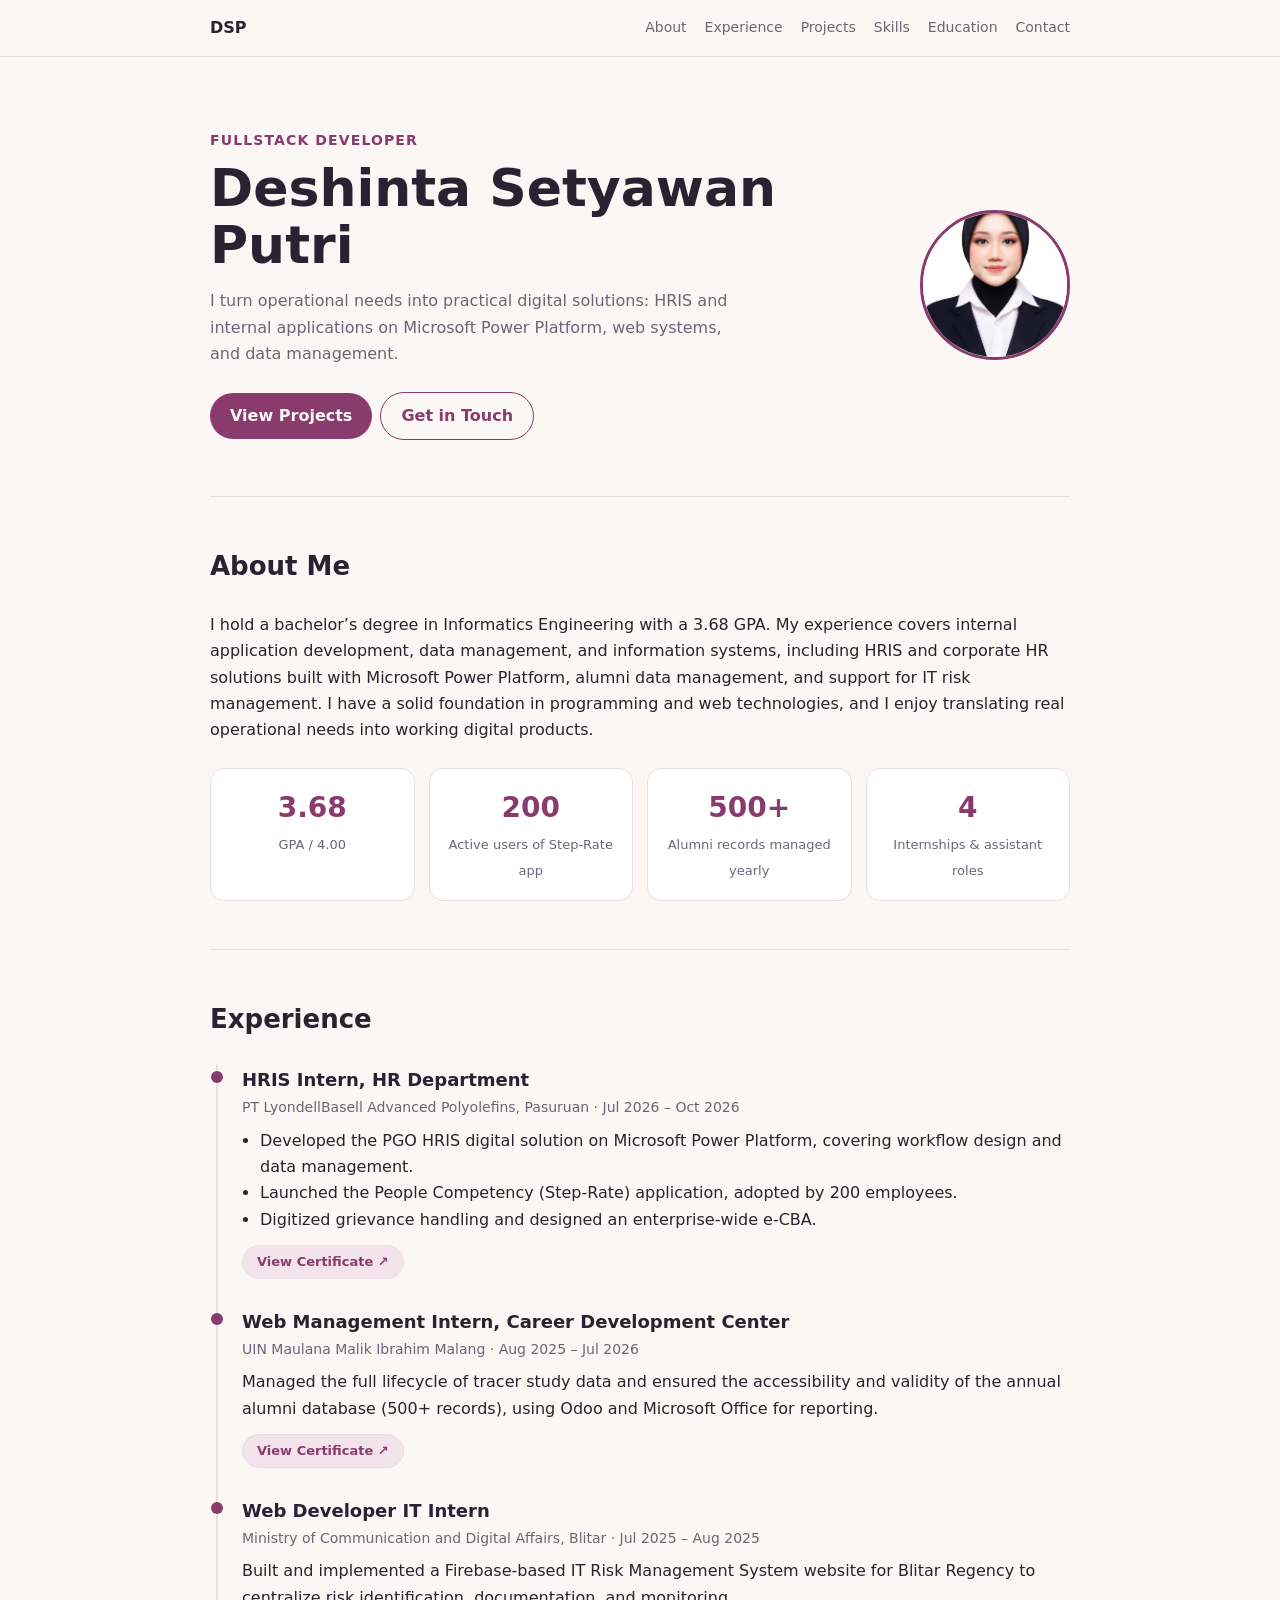
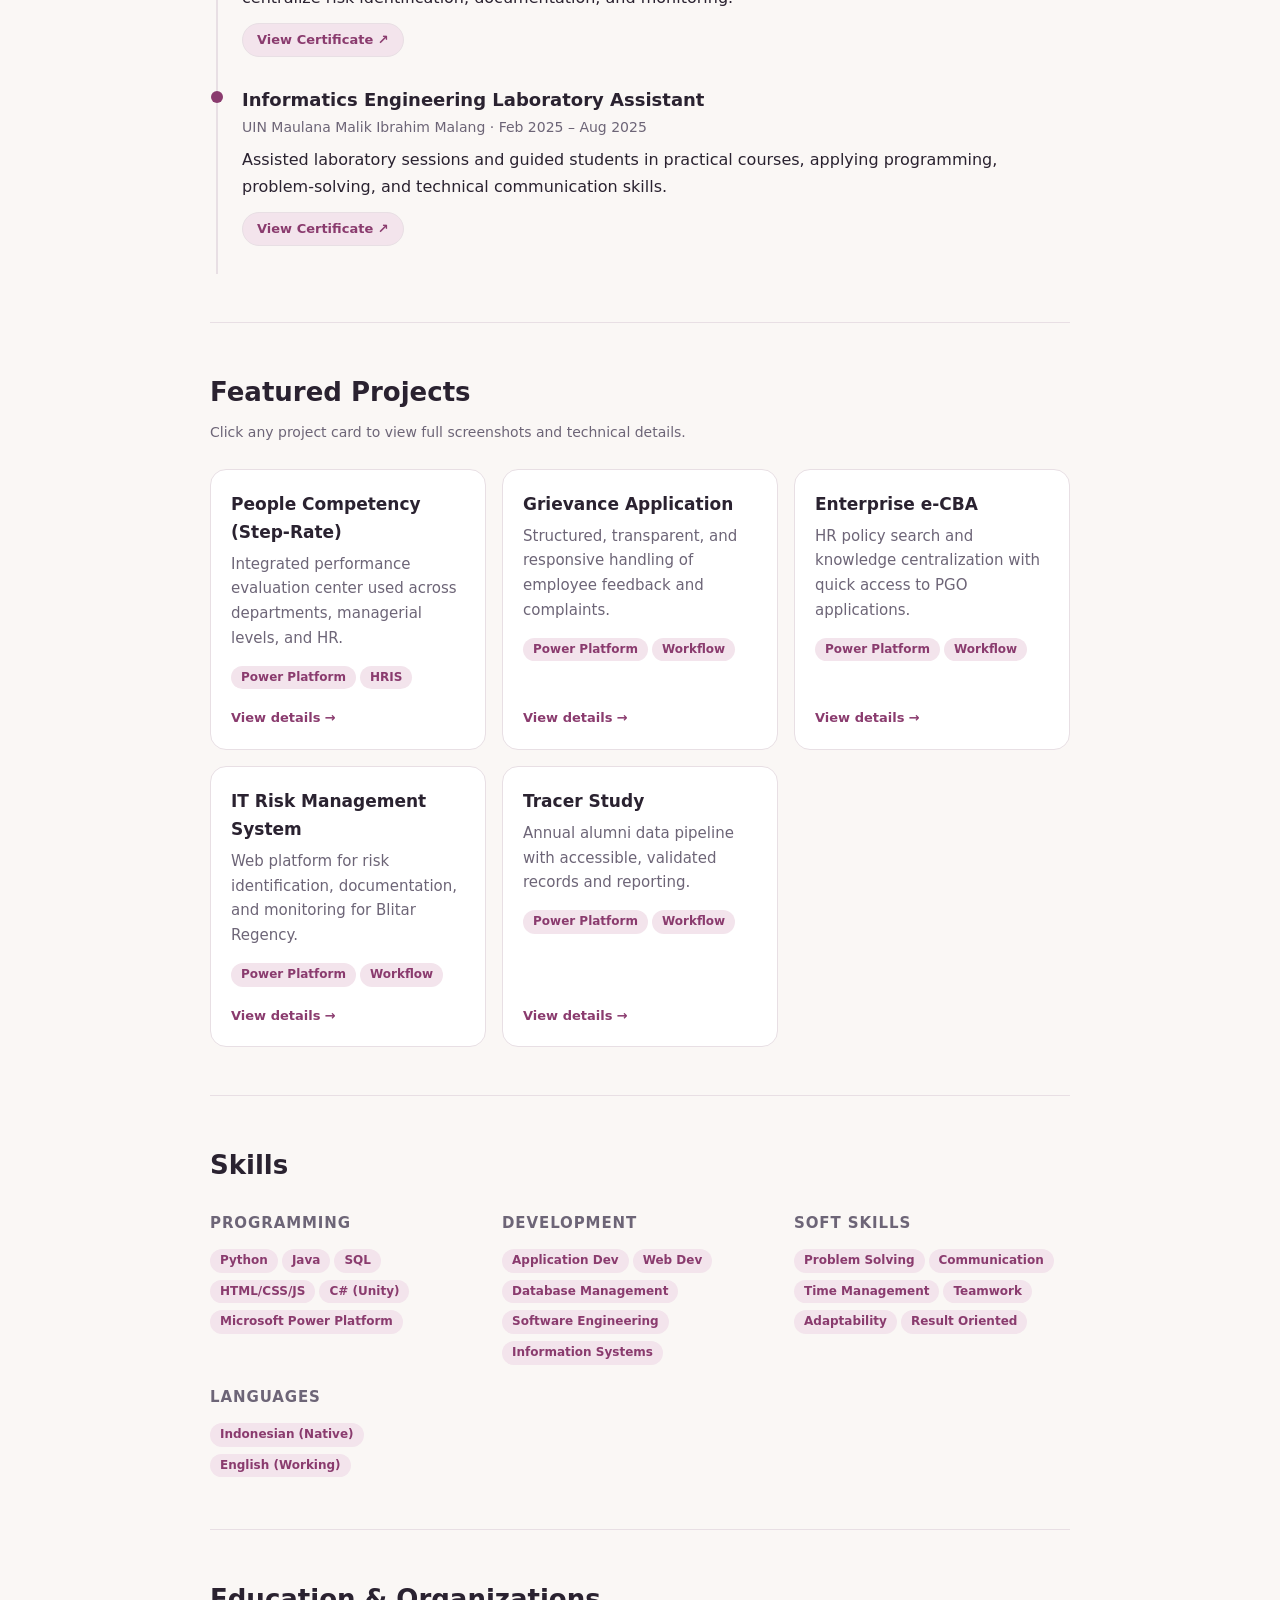
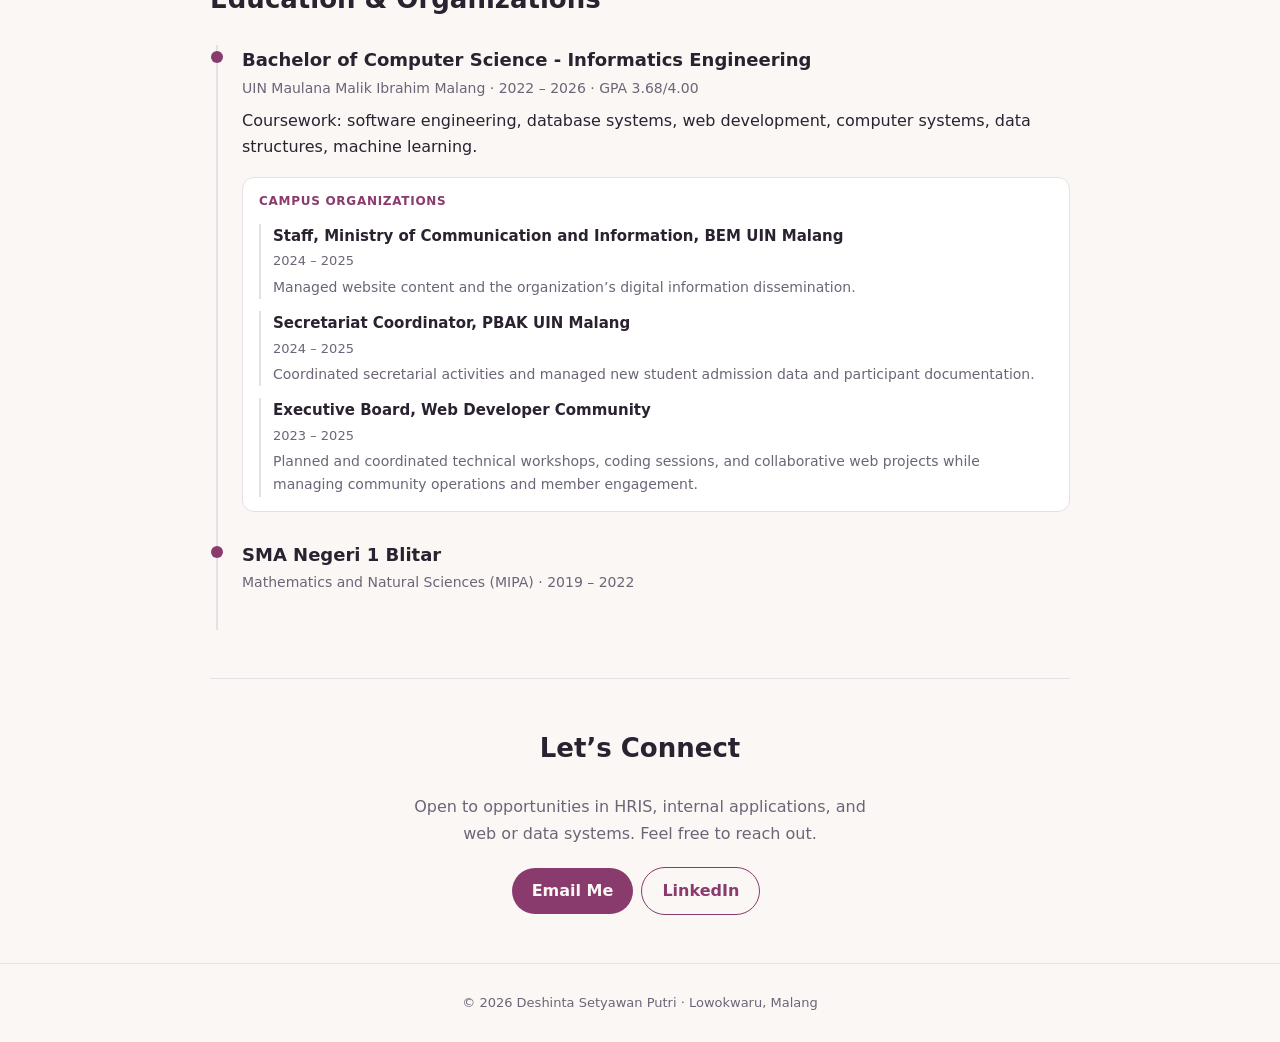
==== index.html @ 3824f915 "Add files via upload" ====
<!doctype html>
<html lang="en">
  <head>
    <meta charset="utf-8" />
    <meta
      name="viewport"
      content="width=device-width, initial-scale=1, viewport-fit=cover"
    />
    <title>Deshinta Setyawan Putri — Portfolio</title>
    <link rel="stylesheet" href="style.css" />
  </head>
  <body>
    <header>
      <div class="wrap">
        <nav>
          <a class="logo" href="#top">DSP</a>
          <ul>
            <li><a href="#about">About</a></li>
            <li><a href="#experience">Experience</a></li>
            <li><a href="#projects">Projects</a></li>
            <li><a href="#skills">Skills</a></li>
            <li><a href="#education">Education</a></li>
            <li><a href="#contact">Contact</a></li>
          </ul>
        </nav>
      </div>
    </header>

    <main class="wrap" id="top">
      <div class="hero">
        <div>
          <div class="eyebrow">Fullstack Developer</div>
          <h1>Deshinta Setyawan Putri</h1>
          <p>
            I turn operational needs into practical digital solutions: HRIS and
            internal applications on Microsoft Power Platform, web systems, and
            data management.
          </p>
          <a class="btn" href="#projects">View Projects</a
          ><a class="btn alt" href="#contact">Get in Touch</a>
        </div>
        <img
          src="images/PHOTO_Deshinta Setyawan Putri.jpeg"
          alt="Foto Profil"
          class="avatar"
          style="object-fit: cover"
        />
      </div>

      <section id="about">
        <h2>About Me</h2>
        <p>
          I hold a bachelor’s degree in Informatics Engineering with a 3.68 GPA.
          My experience covers internal application development, data
          management, and information systems, including HRIS and corporate HR
          solutions built with Microsoft Power Platform, alumni data management,
          and support for IT risk management. I have a solid foundation in
          programming and web technologies, and I enjoy translating real
          operational needs into working digital products.
        </p>
        <div class="stats">
          <div class="stat"><b>3.68</b><span>GPA / 4.00</span></div>
          <div class="stat">
            <b>200</b><span>Active users of Step-Rate app</span>
          </div>
          <div class="stat">
            <b>500+</b><span>Alumni records managed yearly</span>
          </div>
          <div class="stat">
            <b>4</b><span>Internships &amp; assistant roles</span>
          </div>
        </div>
      </section>

      <section id="experience">
        <h2>Experience</h2>
        <div class="tl">
          <div class="item">
            <h3>HRIS Intern, HR Department</h3>
            <div class="meta">
              PT LyondellBasell Advanced Polyolefins, Pasuruan · Jul 2026 – Oct
              2026
            </div>
            <ul>
              <li>
                Developed the PGO HRIS digital solution on Microsoft Power
                Platform, covering workflow design and data management.
              </li>
              <li>
                Launched the People Competency (Step-Rate) application, adopted
                by 200 employees.
              </li>
              <li>
                Digitized grievance handling and designed an enterprise-wide
                e-CBA.
              </li>
            </ul>
            <a
              href="certificate/cert-LYB.pdf"
              target="_blank"
              rel="noopener noreferrer"
              class="cert-btn"
            >
              View Certificate ↗
            </a>
          </div>
          <div class="item">
            <h3>Web Management Intern, Career Development Center</h3>
            <div class="meta">
              UIN Maulana Malik Ibrahim Malang · Aug 2025 – Jul 2026
            </div>
            <p>
              Managed the full lifecycle of tracer study data and ensured the
              accessibility and validity of the annual alumni database (500+
              records), using Odoo and Microsoft Office for reporting.
            </p>
            <a
              href="certificate/cert-CDC.pdf"
              target="_blank"
              rel="noopener noreferrer"
              class="cert-btn"
            >
              View Certificate ↗
            </a>
          </div>
          <div class="item">
            <h3>Web Developer IT Intern</h3>
            <div class="meta">
              Ministry of Communication and Digital Affairs, Blitar · Jul 2025 –
              Aug 2025
            </div>
            <p>
              Built and implemented a Firebase-based IT Risk Management System
              website for Blitar Regency to centralize risk identification,
              documentation, and monitoring.
            </p>
            <a
              href="certificate/cert-kominfo.pdf"
              target="_blank"
              rel="noopener noreferrer"
              class="cert-btn"
            >
              View Certificate ↗
            </a>
          </div>
          <div class="item">
            <h3>Informatics Engineering Laboratory Assistant</h3>
            <div class="meta">
              UIN Maulana Malik Ibrahim Malang · Feb 2025 – Aug 2025
            </div>
            <p>
              Assisted laboratory sessions and guided students in practical
              courses, applying programming, problem-solving, and technical
              communication skills.
            </p>
            <a
              href="certificate/cert-AsistantLaboratory.jpg"
              target="_blank"
              rel="noopener noreferrer"
              class="cert-btn"
            >
              View Certificate ↗
            </a>
          </div>
        </div>
      </section>

      <section id="projects">
        <h2>Featured Projects</h2>
        <p style="color: var(--muted); margin: -16px 0 24px; font-size: 14px">
          Click any project card to view full screenshots and technical details.
        </p>

        <div class="grid">
          <a href="projects/step-rate.html" class="card">
            <h3>People Competency (Step-Rate)</h3>
            <p>
              Integrated performance evaluation center used across departments,
              managerial levels, and HR.
            </p>
            <div>
              <span class="tag">Power Platform</span
              ><span class="tag">HRIS</span>
            </div>
            <div class="card-cta">View details <span>→</span></div>
          </a>

          <a href="projects/grievance.html" class="card">
            <h3>Grievance Application</h3>
            <p>
              Structured, transparent, and responsive handling of employee
              feedback and complaints.
            </p>
            <div>
              <span class="tag">Power Platform</span
              ><span class="tag">Workflow</span>
            </div>
            <div class="card-cta">View details <span>→</span></div>
          </a>

          <a href="projects/e-cba.html" class="card">
            <h3>Enterprise e-CBA</h3>
            <p>
              HR policy search and knowledge centralization with quick access to
              PGO applications.
            </p>
            <div>
              <span class="tag">Power Platform</span
              ><span class="tag">Workflow</span>
            </div>
            <div class="card-cta">View details <span>→</span></div>
          </a>

          <a href="projects/it-risk.html" class="card">
            <h3>IT Risk Management System</h3>
            <p>
              Web platform for risk identification, documentation, and
              monitoring for Blitar Regency.
            </p>
            <div>
              <span class="tag">Power Platform</span
              ><span class="tag">Workflow</span>
            </div>
            <div class="card-cta">View details <span>→</span></div>
          </a>

          <a href="projects/tracer-study.html" class="card">
            <h3>Tracer Study</h3>
            <p>
              Annual alumni data pipeline with accessible, validated records and
              reporting.
            </p>
            <div>
              <span class="tag">Power Platform</span
              ><span class="tag">Workflow</span>
            </div>
            <div class="card-cta">View details <span>→</span></div>
          </a>
        </div>
      </section>

      <section id="skills">
        <h2>Skills</h2>
        <div class="skills">
          <div>
            <h3>Programming</h3>
            <span class="tag">Python</span><span class="tag">Java</span
            ><span class="tag">SQL</span><span class="tag">HTML/CSS/JS</span
            ><span class="tag">C# (Unity)</span
            ><span class="tag">Microsoft Power Platform</span>
          </div>
          <div>
            <h3>Development</h3>
            <span class="tag">Application Dev</span
            ><span class="tag">Web Dev</span
            ><span class="tag">Database Management</span
            ><span class="tag">Software Engineering</span
            ><span class="tag">Information Systems</span>
          </div>
          <div>
            <h3>Soft Skills</h3>
            <span class="tag">Problem Solving</span
            ><span class="tag">Communication</span
            ><span class="tag">Time Management</span
            ><span class="tag">Teamwork</span
            ><span class="tag">Adaptability</span
            ><span class="tag">Result Oriented</span>
          </div>
          <div>
            <h3>Languages</h3>
            <span class="tag">Indonesian (Native)</span
            ><span class="tag">English (Working)</span>
          </div>
        </div>
      </section>

      <section id="education">
        <h2>Education &amp; Organizations</h2>
        <div class="tl">
          <div class="item">
            <h3>Bachelor of Computer Science - Informatics Engineering</h3>
            <div class="meta">
              UIN Maulana Malik Ibrahim Malang · 2022 – 2026 · GPA 3.68/4.00
            </div>
            <p>
              Coursework: software engineering, database systems, web
              development, computer systems, data structures, machine learning.
            </p>

            <div class="org-wrap">
              <div class="org-label">Campus Organizations</div>

              <div class="org-item">
                <h4>
                  Staff, Ministry of Communication and Information, BEM UIN
                  Malang
                </h4>
                <div class="meta">2024 – 2025</div>
                <p>
                  Managed website content and the organization’s digital
                  information dissemination.
                </p>
              </div>

              <div class="org-item">
                <h4>Secretariat Coordinator, PBAK UIN Malang</h4>
                <div class="meta">2024 – 2025</div>
                <p>
                  Coordinated secretarial activities and managed new student
                  admission data and participant documentation.
                </p>
              </div>

              <div class="org-item">
                <h4>Executive Board, Web Developer Community</h4>
                <div class="meta">2023 – 2025</div>
                <p>
                  Planned and coordinated technical workshops, coding sessions,
                  and collaborative web projects while managing community
                  operations and member engagement.
                </p>
              </div>
            </div>
          </div>

          <div class="item">
            <h3>SMA Negeri 1 Blitar</h3>
            <div class="meta">
              Mathematics and Natural Sciences (MIPA) · 2019 – 2022
            </div>
          </div>
        </div>
      </section>

      <section id="contact" class="contact">
        <h2>Let’s Connect</h2>
        <p>
          Open to opportunities in HRIS, internal applications, and web or data
          systems. Feel free to reach out.
        </p>
        <a class="btn" href="mailto:deshintasetyawan@gmail.com">Email Me</a
        ><a
          class="btn alt"
          href="https://www.linkedin.com/in/deshintasetyawan/"
          id="li"
          target="_blank"
          >LinkedIn</a
        >
      </section>
    </main>
    <footer>© 2026 Deshinta Setyawan Putri · Lowokwaru, Malang</footer>
  </body>
</html>
---- style.css ----
:root {
  --bg: #faf7f5;
  --surface: #fff;
  --text: #2a2230;
  --muted: #6d6577;
  --accent: #8a3b6e;
  --accent-soft: #f3e4ec;
  --line: #e8dfe4;
  box-sizing: border-box;
  padding-top: env(safe-area-inset-top, 0px);
  padding-bottom: env(safe-area-inset-bottom, 0px);
}
@media (prefers-color-scheme: dark) {
  :root:not([data-theme="light"]) {
    --bg: #17131b;
    --surface: #211b27;
    --text: #f1ebf4;
    --muted: #a99fb3;
    --accent: #e08fc0;
    --accent-soft: #35232f;
    --line: #3a3041;
    color-scheme: dark;
  }
}
:root[data-theme="dark"] {
  --bg: #17131b;
  --surface: #211b27;
  --text: #f1ebf4;
  --muted: #a99fb3;
  --accent: #e08fc0;
  --accent-soft: #35232f;
  --line: #3a3041;
  color-scheme: dark;
}
* {
  box-sizing: border-box;
}
html {
  scroll-behavior: smooth;
  scroll-padding-top: calc(env(safe-area-inset-top, 0px) + 64px);
}
body {
  margin: 0;
  background: var(--bg);
  color: var(--text);
  font:
    16px/1.65 "Segoe UI",
    system-ui,
    -apple-system,
    Roboto,
    sans-serif;
}
body::before {
  content: "";
  position: fixed;
  inset: 0 0 auto;
  height: env(safe-area-inset-top, 0px);
  background: var(--bg);
  z-index: 10;
}
a {
  color: var(--accent);
  text-decoration: none;
}
.wrap {
  max-width: 900px;
  margin: 0 auto;
  padding: 0 20px;
}
header {
  position: sticky;
  top: env(safe-area-inset-top, 0px);
  background: var(--bg);
  border-bottom: 1px solid var(--line);
  z-index: 9;
}
nav {
  display: flex;
  justify-content: space-between;
  align-items: center;
  gap: 12px;
  height: 56px;
}
nav .logo {
  font-weight: 700;
  color: var(--text);
}
nav ul {
  display: flex;
  gap: 18px;
  list-style: none;
  margin: 0;
  padding: 0;
  overflow-x: auto;
  font-size: 14px;
}
nav ul a {
  color: var(--muted);
  white-space: nowrap;
}
nav ul a:hover {
  color: var(--accent);
}
.hero {
  display: grid;
  grid-template-columns: 1fr auto;
  gap: 32px;
  align-items: center;
  padding: 72px 0 56px;
}
.hero .eyebrow {
  color: var(--accent);
  font-weight: 600;
  font-size: 14px;
  letter-spacing: 0.08em;
  text-transform: uppercase;
}
h1 {
  font-size: clamp(32px, 6vw, 52px);
  line-height: 1.1;
  margin: 8px 0 14px;
}
.hero p {
  color: var(--muted);
  max-width: 540px;
  margin: 0 0 24px;
}
.avatar {
  width: 150px;
  height: 150px;
  border-radius: 50%;
  background: var(--accent-soft);
  color: var(--accent);
  display: flex;
  align-items: center;
  justify-content: center;
  font-size: 48px;
  font-weight: 700;
  border: 3px solid var(--accent);
}
.btn {
  display: inline-block;
  padding: 10px 20px;
  border-radius: 999px;
  background: var(--accent);
  color: var(--bg);
  font-weight: 600;
  margin-right: 8px;
}
.btn.alt {
  background: transparent;
  color: var(--accent);
  border: 1.5px solid var(--accent);
}
section {
  padding: 48px 0;
  border-top: 1px solid var(--line);
}
h2 {
  font-size: 26px;
  margin: 0 0 24px;
}
.stats {
  display: grid;
  grid-template-columns: repeat(auto-fit, minmax(150px, 1fr));
  gap: 14px;
  margin-top: 24px;
}
.stat {
  background: var(--surface);
  border: 1px solid var(--line);
  border-radius: 14px;
  padding: 16px;
  text-align: center;
}
.stat b {
  display: block;
  font-size: 28px;
  color: var(--accent);
}
.stat span {
  font-size: 13px;
  color: var(--muted);
}
.tl {
  border-left: 2px solid var(--line);
  margin-left: 6px;
}
.item {
  position: relative;
  padding: 0 0 28px 24px;
}
.item::before {
  content: "";
  position: absolute;
  left: -7px;
  top: 6px;
  width: 12px;
  height: 12px;
  border-radius: 50%;
  background: var(--accent);
}
.item h3 {
  margin: 0;
  font-size: 18px;
}
.item .meta {
  color: var(--muted);
  font-size: 14px;
  margin: 2px 0 8px;
}
.item p,
.item ul {
  margin: 0;
  color: var(--text);
}
.item ul {
  padding-left: 18px;
}
.grid {
  display: grid;
  grid-template-columns: repeat(auto-fit, minmax(250px, 1fr));
  gap: 16px;
}
.card,
a.card {
  display: flex;
  flex-direction: column;
  background: var(--surface);
  border: 1px solid var(--line);
  border-radius: 16px;
  padding: 20px;
  color: inherit;
  cursor: pointer;
  transition:
    transform 0.2s,
    border-color 0.2s,
    box-shadow 0.2s;
}
.card h3 {
  margin: 0 0 6px;
  font-size: 17px;
}
.card p {
  margin: 0 0 12px;
  color: var(--muted);
  font-size: 15px;
}
a.card:hover {
  transform: translateY(-4px);
  border-color: var(--accent);
  box-shadow: 0 8px 24px rgba(0, 0, 0, 0.12);
}
.card-cta {
  margin-top: auto;
  padding-top: 14px;
  font-size: 13px;
  font-weight: 600;
  color: var(--accent);
  display: inline-flex;
  align-items: center;
  gap: 4px;
}
.card-cta span {
  transition: transform 0.2s;
}
a.card:hover .card-cta span {
  transform: translateX(4px);
}
.tag {
  display: inline-block;
  background: var(--accent-soft);
  color: var(--accent);
  border-radius: 999px;
  padding: 2px 10px;
  font-size: 12px;
  margin: 0 4px 4px 0;
  font-weight: 600;
}
.skills {
  display: grid;
  grid-template-columns: repeat(auto-fit, minmax(240px, 1fr));
  gap: 16px;
}
.skills h3 {
  font-size: 15px;
  margin: 0 0 10px;
  color: var(--muted);
  text-transform: uppercase;
  letter-spacing: 0.06em;
}
.contact {
  text-align: center;
}
.contact p {
  color: var(--muted);
  max-width: 480px;
  margin: 0 auto 20px;
}
footer {
  padding: 28px 0;
  text-align: center;
  color: var(--muted);
  font-size: 13px;
  border-top: 1px solid var(--line);
}
@media (max-width: 640px) {
  .hero {
    grid-template-columns: 1fr;
    padding-top: 40px;
  }
  .avatar {
    order: -1;
    width: 110px;
    height: 110px;
    font-size: 36px;
  }
  nav .logo {
    display: none;
  }
}
.org-wrap {
  margin-top: 16px;
  padding: 14px 16px;
  background: var(--surface);
  border: 1px solid var(--line);
  border-radius: 12px;
}
.org-label {
  font-size: 12px;
  font-weight: 700;
  text-transform: uppercase;
  letter-spacing: 0.06em;
  color: var(--accent);
  margin: 0 0 12px;
}
.org-item {
  padding-left: 12px;
  border-left: 2px solid var(--line);
}
.org-item + .org-item {
  margin-top: 12px;
}
.org-item h4 {
  margin: 0;
  font-size: 15px;
  color: var(--text);
}
.org-item .meta {
  font-size: 13px;
  color: var(--muted);
  margin: 2px 0 4px;
}
.org-item p {
  font-size: 14px;
  color: var(--muted);
  margin: 0;
}
.back-link {
  display: inline-block;
  margin: 28px 0 12px;
  font-weight: 600;
  font-size: 14px;
}
.proj-hero {
  padding: 12px 0 32px;
  border-bottom: 1px solid var(--line);
}
.proj-meta {
  display: flex;
  flex-wrap: wrap;
  gap: 16px;
  color: var(--muted);
  font-size: 14px;
  margin: 12px 0 20px;
}
.gallery {
  display: grid;
  grid-template-columns: repeat(auto-fit, minmax(280px, 1fr));
  gap: 16px;
  margin: 20px 0;
}
.gallery figure {
  margin: 0;
  background: var(--surface);
  border: 1px solid var(--line);
  border-radius: 14px;
  overflow: hidden;
}
.gallery img {
  width: 100%;
  height: auto;
  display: block;
}
.gallery figcaption {
  padding: 10px 14px;
  font-size: 13px;
  color: var(--muted);
}
.gallery figcaption strong {
  display: block;
  color: var(--text);
  font-size: 14px;
  margin-bottom: 4px;
}
.cert-btn {
  display: inline-flex;
  align-items: center;
  gap: 6px;
  margin-top: 12px;
  padding: 5px 14px;
  font-size: 13px;
  font-weight: 600;
  color: var(--accent);
  background: var(--accent-soft);
  border: 1px solid var(--line);
  border-radius: 999px;
  transition:
    transform 0.2s,
    border-color 0.2s;
}
.cert-btn:hover {
  transform: translateY(-1px);
  border-color: var(--accent);
}
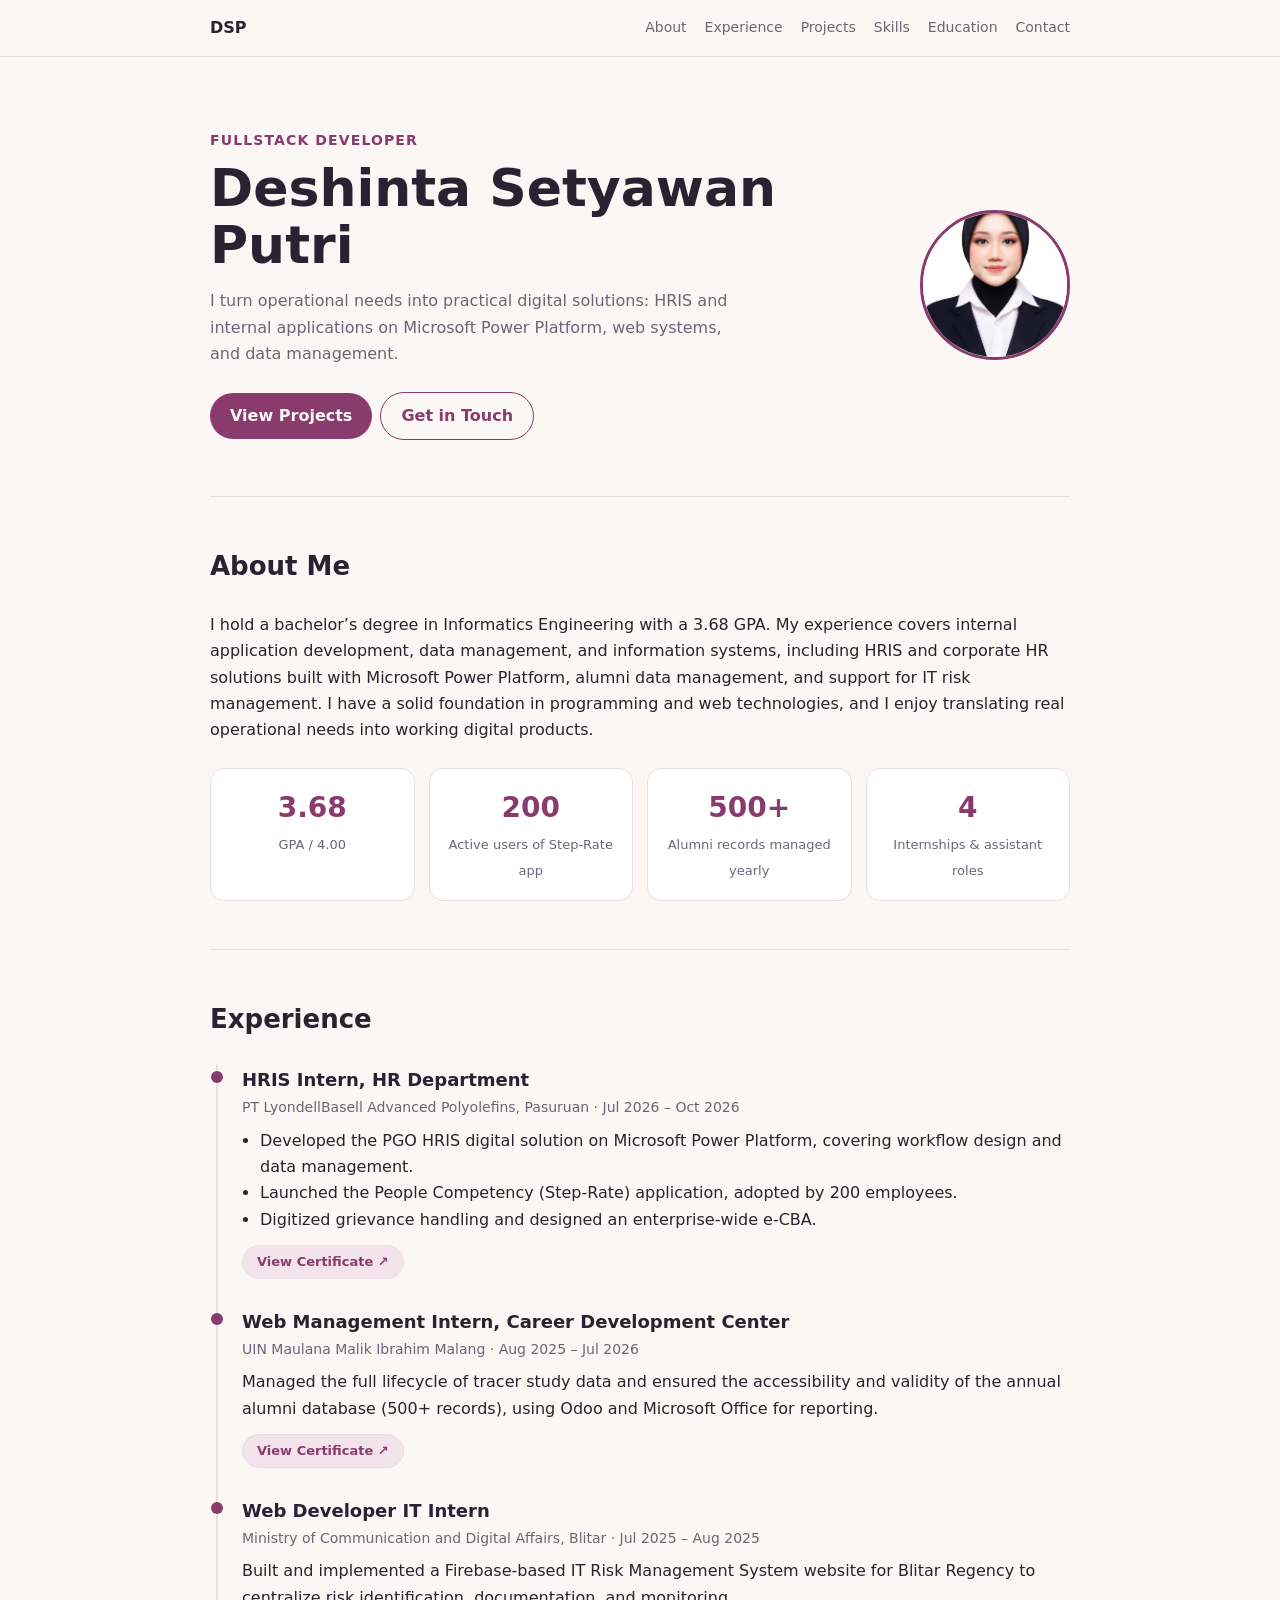
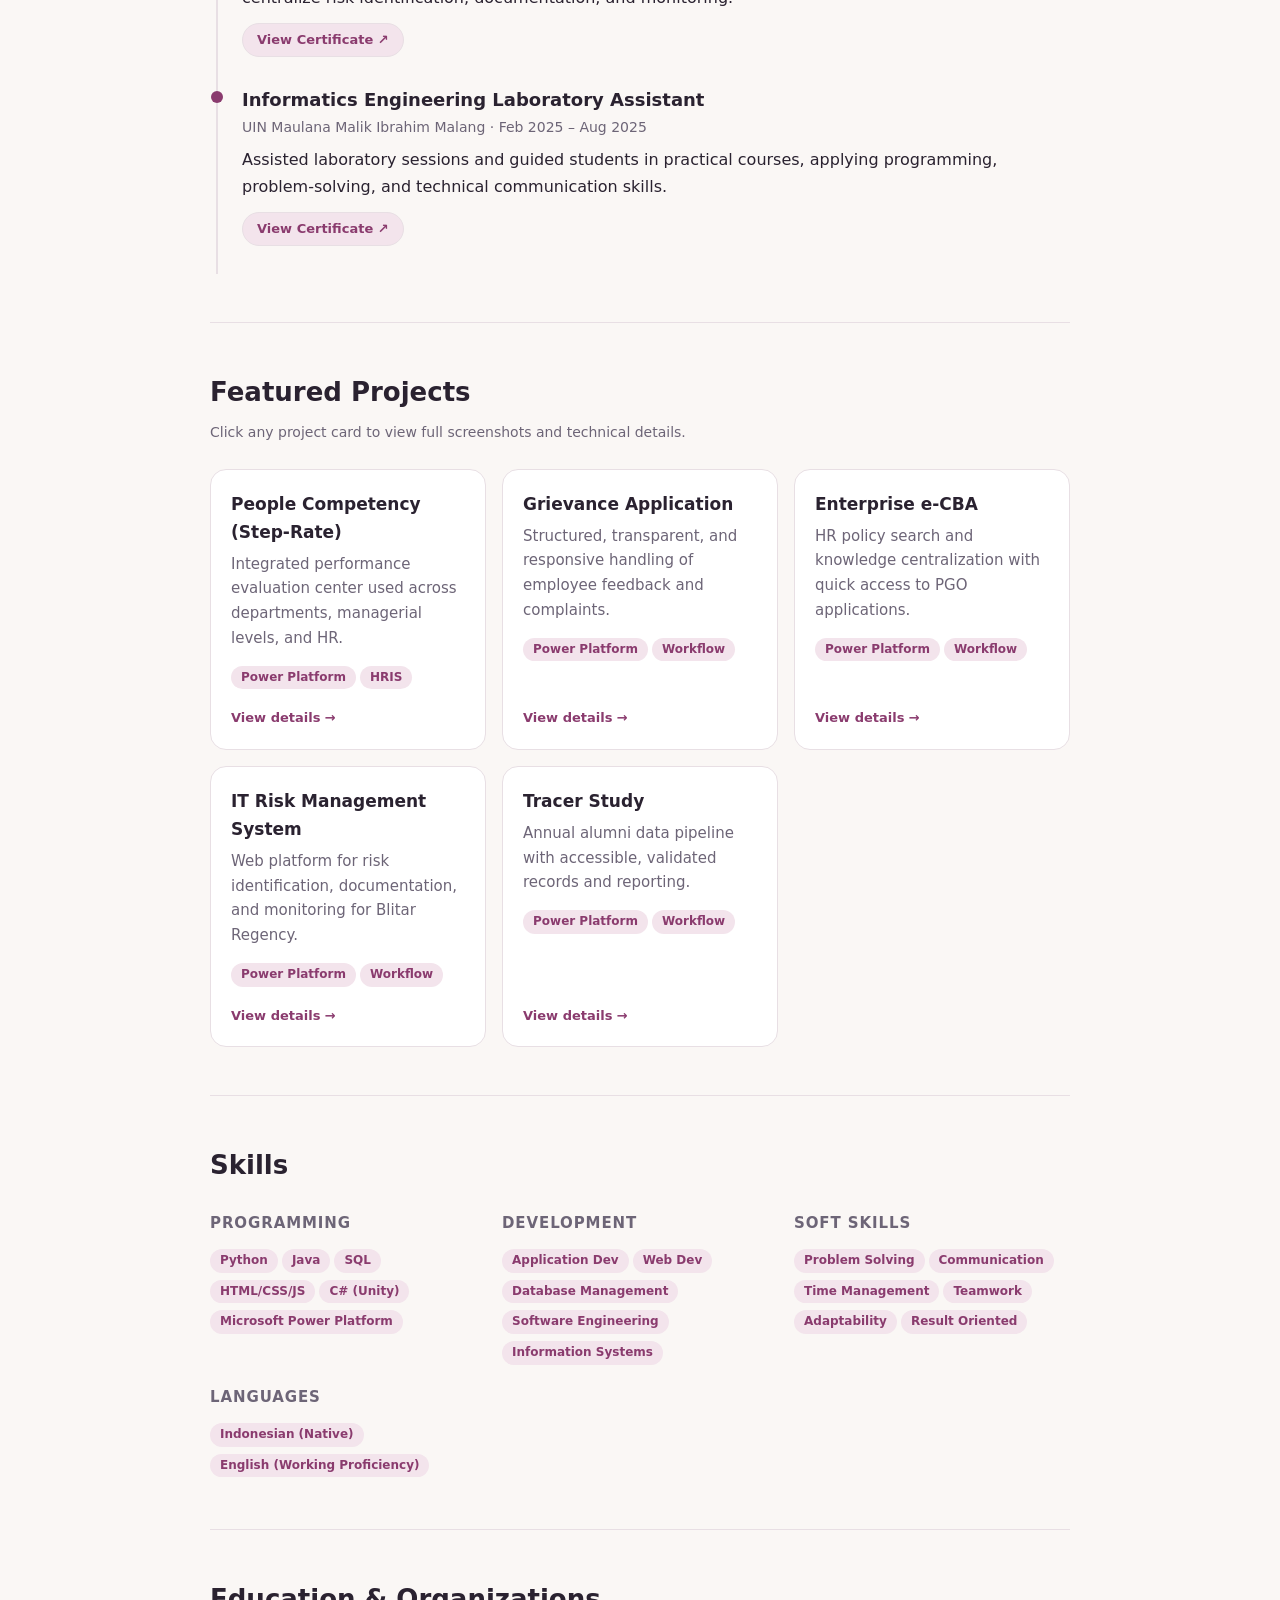
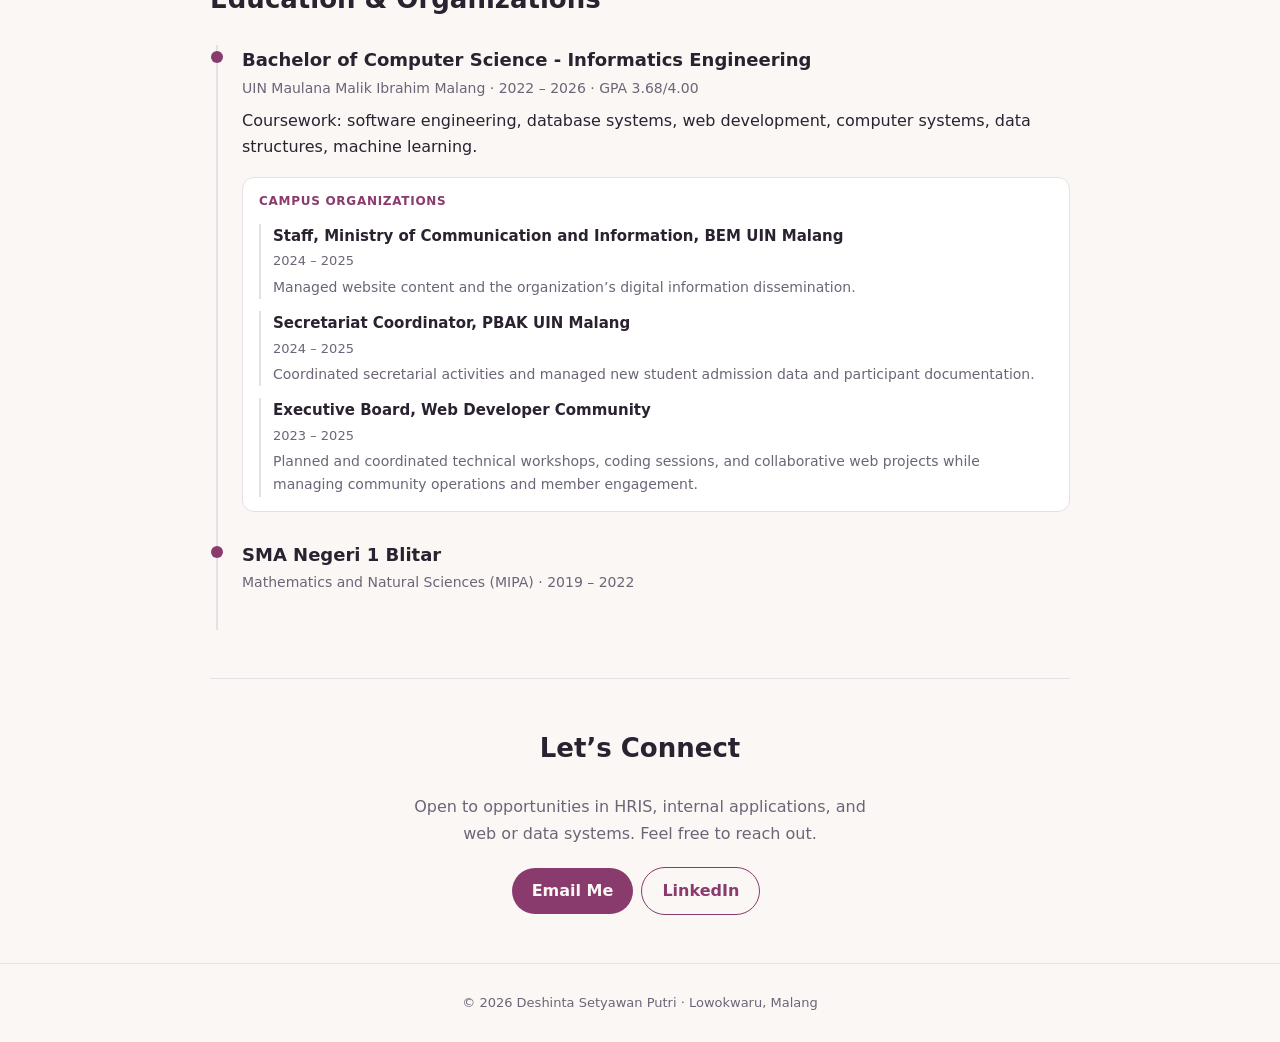
==== commit 0d98ba97: "Add files via upload" ====
--- a/index.html
+++ b/index.html
@@ -172,7 +172,7 @@
         </p>
 
         <div class="grid">
-          <a href="projects/step-rate.html" class="card">
+          <a href="projects/step-rate" class="card">
             <h3>People Competency (Step-Rate)</h3>
             <p>
               Integrated performance evaluation center used across departments,
@@ -185,7 +185,7 @@
             <div class="card-cta">View details <span>→</span></div>
           </a>
 
-          <a href="projects/grievance.html" class="card">
+          <a href="projects/grievance" class="card">
             <h3>Grievance Application</h3>
             <p>
               Structured, transparent, and responsive handling of employee
@@ -198,7 +198,7 @@
             <div class="card-cta">View details <span>→</span></div>
           </a>
 
-          <a href="projects/e-cba.html" class="card">
+          <a href="projects/e-cba" class="card">
             <h3>Enterprise e-CBA</h3>
             <p>
               HR policy search and knowledge centralization with quick access to
@@ -211,7 +211,7 @@
             <div class="card-cta">View details <span>→</span></div>
           </a>
 
-          <a href="projects/it-risk.html" class="card">
+          <a href="projects/it-risk" class="card">
             <h3>IT Risk Management System</h3>
             <p>
               Web platform for risk identification, documentation, and
@@ -224,7 +224,7 @@
             <div class="card-cta">View details <span>→</span></div>
           </a>
 
-          <a href="projects/tracer-study.html" class="card">
+          <a href="projects/tracer-study" class="card">
             <h3>Tracer Study</h3>
             <p>
               Annual alumni data pipeline with accessible, validated records and
@@ -269,7 +269,7 @@
           <div>
             <h3>Languages</h3>
             <span class="tag">Indonesian (Native)</span
-            ><span class="tag">English (Working)</span>
+            ><span class="tag">English (Working Proficiency)</span>
           </div>
         </div>
       </section>
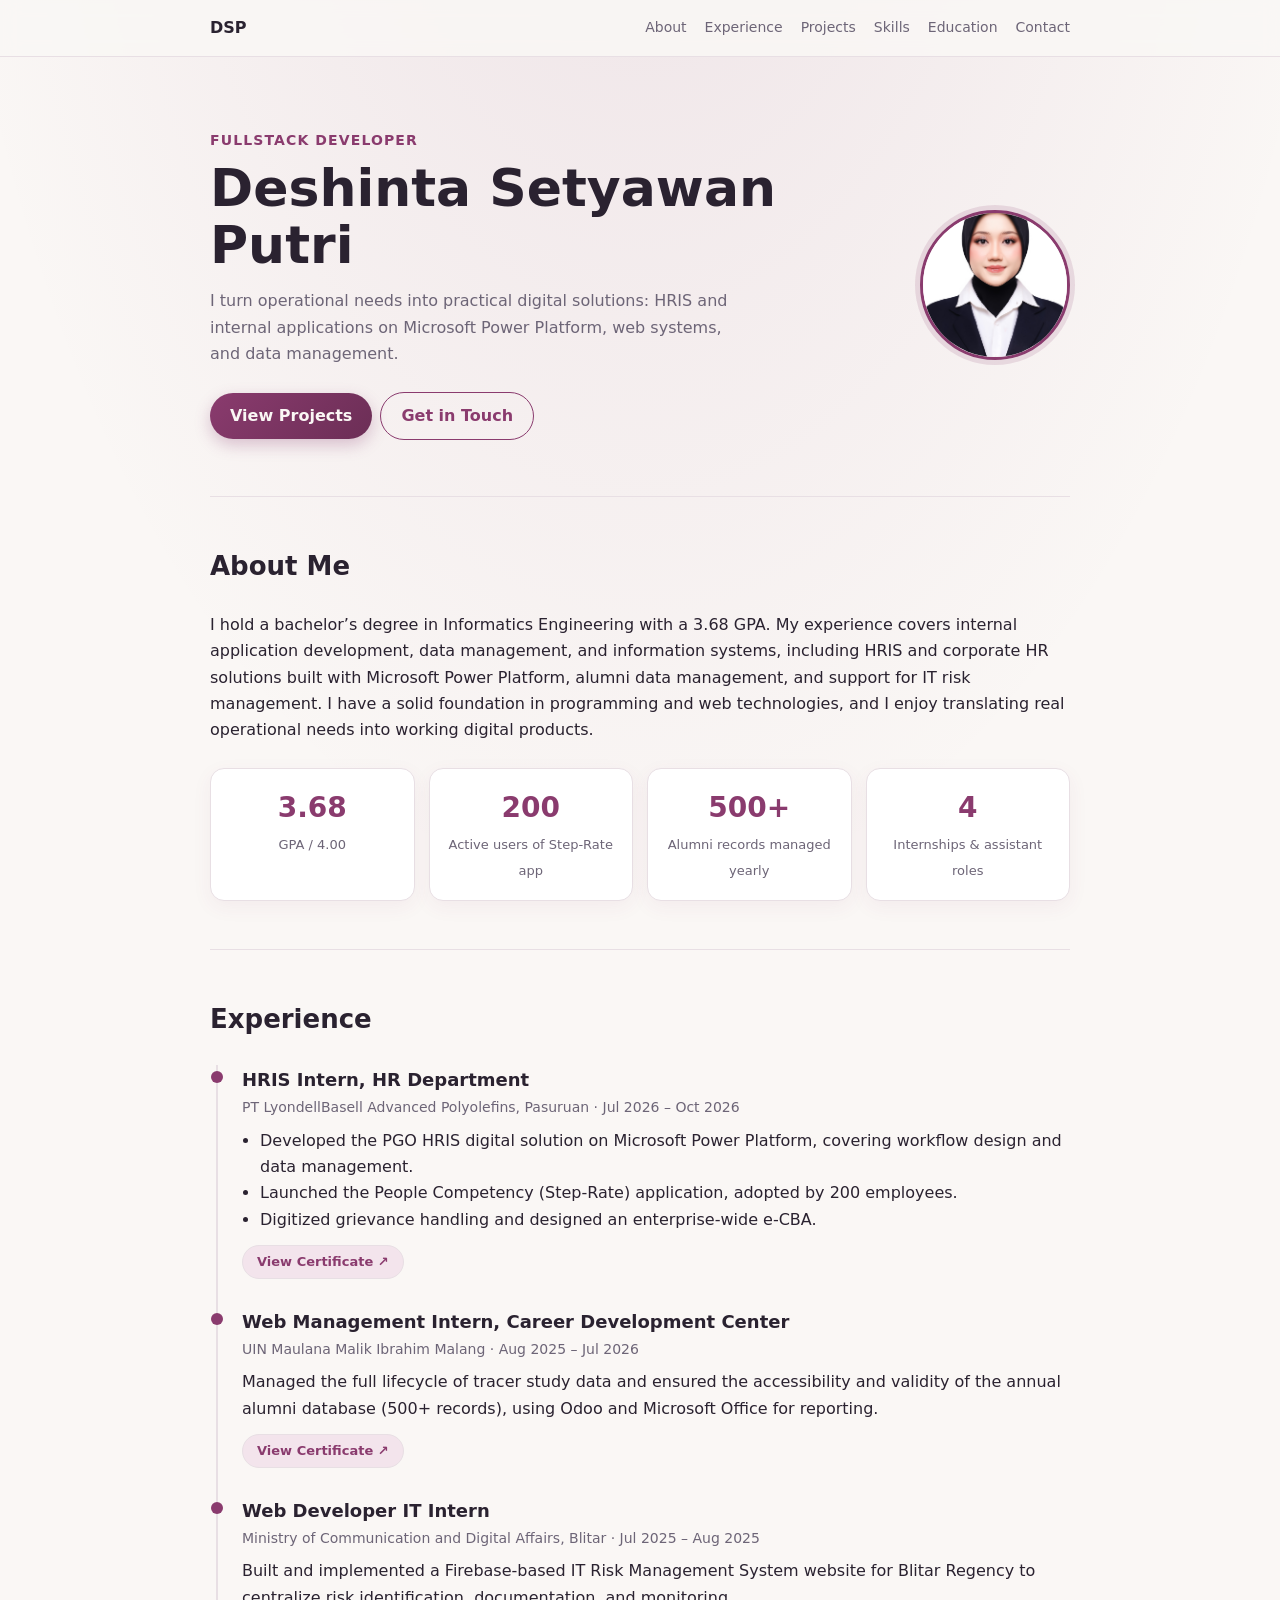
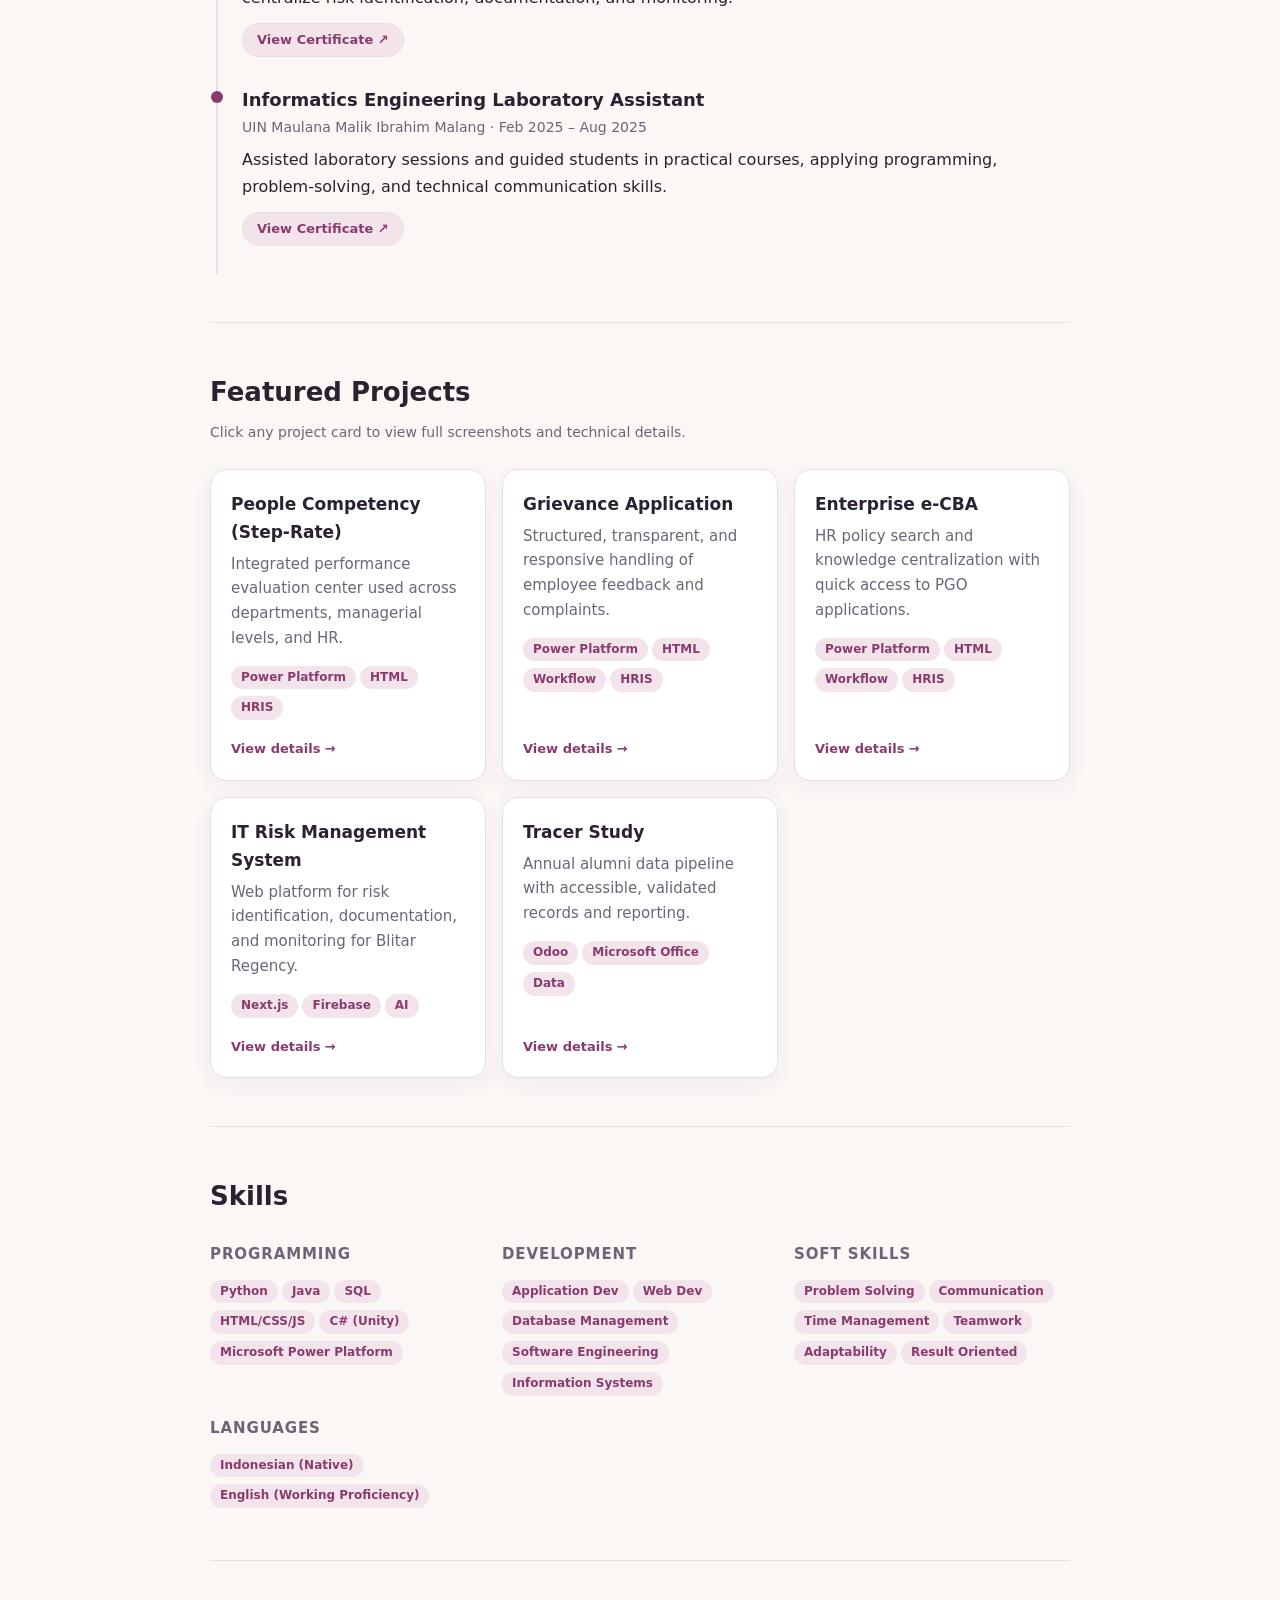
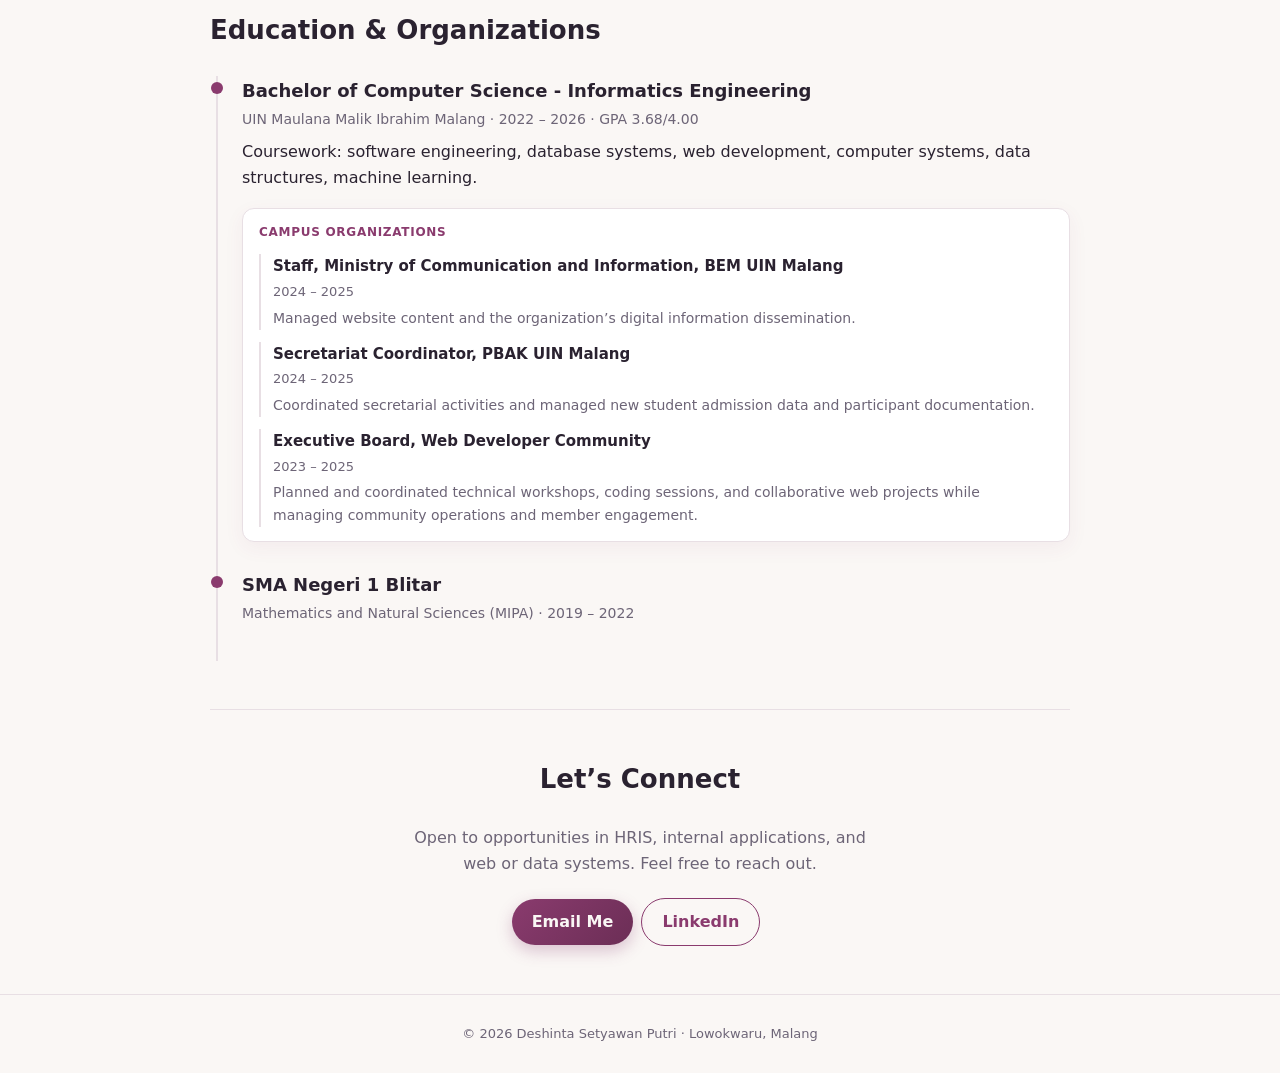
==== commit 57a398d4: "Add files via upload" ====
--- a/index.html
+++ b/index.html
@@ -180,7 +180,7 @@
             </p>
             <div>
               <span class="tag">Power Platform</span
-              ><span class="tag">HRIS</span>
+              ><span class="tag">HTML</span><span class="tag">HRIS</span>
             </div>
             <div class="card-cta">View details <span>→</span></div>
           </a>
@@ -193,7 +193,8 @@
             </p>
             <div>
               <span class="tag">Power Platform</span
-              ><span class="tag">Workflow</span>
+              ><span class="tag">HTML</span><span class="tag">Workflow</span
+              ><span class="tag">HRIS</span>
             </div>
             <div class="card-cta">View details <span>→</span></div>
           </a>
@@ -206,7 +207,8 @@
             </p>
             <div>
               <span class="tag">Power Platform</span
-              ><span class="tag">Workflow</span>
+              ><span class="tag">HTML</span><span class="tag">Workflow</span
+              ><span class="tag">HRIS</span>
             </div>
             <div class="card-cta">View details <span>→</span></div>
           </a>
@@ -218,8 +220,8 @@
               monitoring for Blitar Regency.
             </p>
             <div>
-              <span class="tag">Power Platform</span
-              ><span class="tag">Workflow</span>
+              <span class="tag">Next.js</span><span class="tag">Firebase</span
+              ><span class="tag">AI</span>
             </div>
             <div class="card-cta">View details <span>→</span></div>
           </a>
@@ -231,8 +233,9 @@
               reporting.
             </p>
             <div>
-              <span class="tag">Power Platform</span
-              ><span class="tag">Workflow</span>
+              <span class="tag">Odoo</span
+              ><span class="tag">Microsoft Office</span
+              ><span class="tag">Data</span>
             </div>
             <div class="card-cta">View details <span>→</span></div>
           </a>
--- a/style.css
+++ b/style.css
@@ -41,7 +41,13 @@
 }
 body {
   margin: 0;
-  background: var(--bg);
+  background-color: var(--bg);
+  background-image: radial-gradient(
+    ellipse 80% 45% at 50% -10%,
+    color-mix(in srgb, var(--accent) 12%, transparent),
+    transparent 70%
+  );
+  background-repeat: no-repeat;
   color: var(--text);
   font:
     16px/1.65 "Segoe UI",
@@ -70,7 +76,9 @@
 header {
   position: sticky;
   top: env(safe-area-inset-top, 0px);
-  background: var(--bg);
+  background: color-mix(in srgb, var(--bg) 85%, transparent);
+  backdrop-filter: blur(10px);
+  -webkit-backdrop-filter: blur(10px);
   border-bottom: 1px solid var(--line);
   z-index: 9;
 }
@@ -95,11 +103,27 @@
   font-size: 14px;
 }
 nav ul a {
+  position: relative;
+  padding-bottom: 4px;
   color: var(--muted);
   white-space: nowrap;
 }
+nav ul a::after {
+  content: "";
+  position: absolute;
+  left: 0;
+  bottom: 0;
+  width: 0;
+  height: 2px;
+  background: var(--accent);
+  border-radius: 999px;
+  transition: width 0.22s ease;
+}
 nav ul a:hover {
   color: var(--accent);
+}
+nav ul a:hover::after {
+  width: 100%;
 }
 .hero {
   display: grid;
@@ -129,7 +153,11 @@
   width: 150px;
   height: 150px;
   border-radius: 50%;
-  background: var(--accent-soft);
+  background: linear-gradient(
+    145deg,
+    var(--accent-soft),
+    color-mix(in srgb, var(--accent) 22%, var(--surface))
+  );
   color: var(--accent);
   display: flex;
   align-items: center;
@@ -137,20 +165,37 @@
   font-size: 48px;
   font-weight: 700;
   border: 3px solid var(--accent);
+  box-shadow: 0 0 0 5px color-mix(in srgb, var(--accent) 14%, transparent);
 }
 .btn {
   display: inline-block;
   padding: 10px 20px;
   border-radius: 999px;
-  background: var(--accent);
+  background: linear-gradient(
+    135deg,
+    var(--accent),
+    color-mix(in srgb, var(--accent) 78%, #000)
+  );
   color: var(--bg);
   font-weight: 600;
   margin-right: 8px;
+  box-shadow: 0 6px 16px color-mix(in srgb, var(--accent) 28%, transparent);
+  transition: transform 0.2s, box-shadow 0.2s, opacity 0.2s;
+}
+.btn:hover {
+  transform: translateY(-2px);
+  box-shadow: 0 10px 22px color-mix(in srgb, var(--accent) 36%, transparent);
+  opacity: 0.96;
 }
 .btn.alt {
   background: transparent;
   color: var(--accent);
   border: 1.5px solid var(--accent);
+  box-shadow: none;
+}
+.btn.alt:hover {
+  background: var(--accent-soft);
+  box-shadow: none;
 }
 section {
   padding: 48px 0;
@@ -167,11 +212,19 @@
   margin-top: 24px;
 }
 .stat {
+  position: relative;
   background: var(--surface);
   border: 1px solid var(--line);
   border-radius: 14px;
   padding: 16px;
   text-align: center;
+  box-shadow: 0 6px 20px color-mix(in srgb, var(--accent) 6%, transparent);
+  transition: transform 0.2s, border-color 0.2s, box-shadow 0.2s;
+}
+.stat:hover {
+  transform: translateY(-2px);
+  border-color: var(--accent);
+  box-shadow: 0 12px 28px color-mix(in srgb, var(--accent) 16%, transparent);
 }
 .stat b {
   display: block;
@@ -224,6 +277,7 @@
 }
 .card,
 a.card {
+  position: relative;
   display: flex;
   flex-direction: column;
   background: var(--surface);
@@ -232,6 +286,7 @@
   padding: 20px;
   color: inherit;
   cursor: pointer;
+  box-shadow: 0 6px 20px color-mix(in srgb, var(--accent) 6%, transparent);
   transition:
     transform 0.2s,
     border-color 0.2s,
@@ -249,7 +304,7 @@
 a.card:hover {
   transform: translateY(-4px);
   border-color: var(--accent);
-  box-shadow: 0 8px 24px rgba(0, 0, 0, 0.12);
+  box-shadow: 0 12px 28px color-mix(in srgb, var(--accent) 16%, transparent);
 }
 .card-cta {
   margin-top: auto;
@@ -320,11 +375,13 @@
   }
 }
 .org-wrap {
+  position: relative;
   margin-top: 16px;
   padding: 14px 16px;
   background: var(--surface);
   border: 1px solid var(--line);
   border-radius: 12px;
+  box-shadow: 0 6px 20px color-mix(in srgb, var(--accent) 6%, transparent);
 }
 .org-label {
   font-size: 12px;
@@ -381,11 +438,18 @@
   margin: 20px 0;
 }
 .gallery figure {
+  position: relative;
   margin: 0;
   background: var(--surface);
   border: 1px solid var(--line);
   border-radius: 14px;
   overflow: hidden;
+  box-shadow: 0 6px 20px color-mix(in srgb, var(--accent) 6%, transparent);
+  transition: transform 0.2s, border-color 0.2s, box-shadow 0.2s;
+}
+.gallery figure:hover {
+  border-color: var(--accent);
+  box-shadow: 0 12px 28px color-mix(in srgb, var(--accent) 16%, transparent);
 }
 .gallery img {
   width: 100%;
@@ -422,4 +486,4 @@
 .cert-btn:hover {
   transform: translateY(-1px);
   border-color: var(--accent);
-}
+}
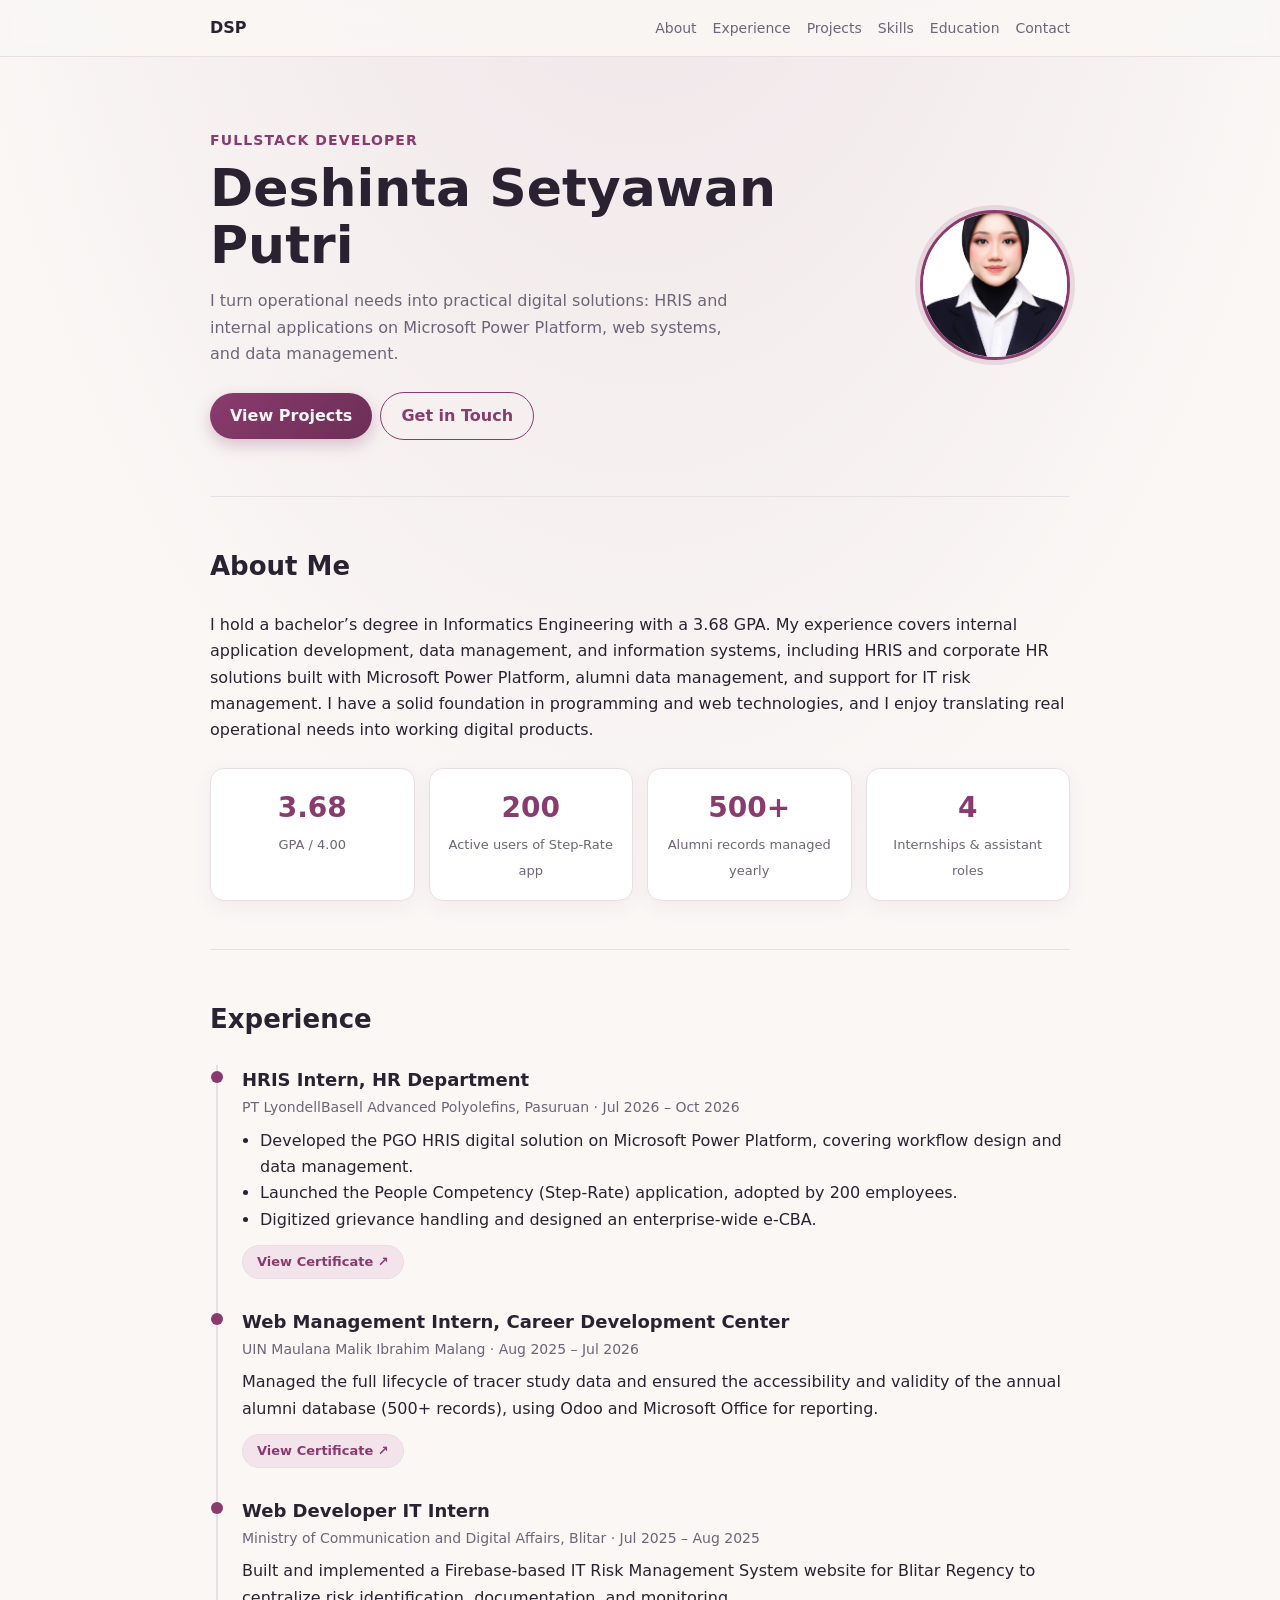
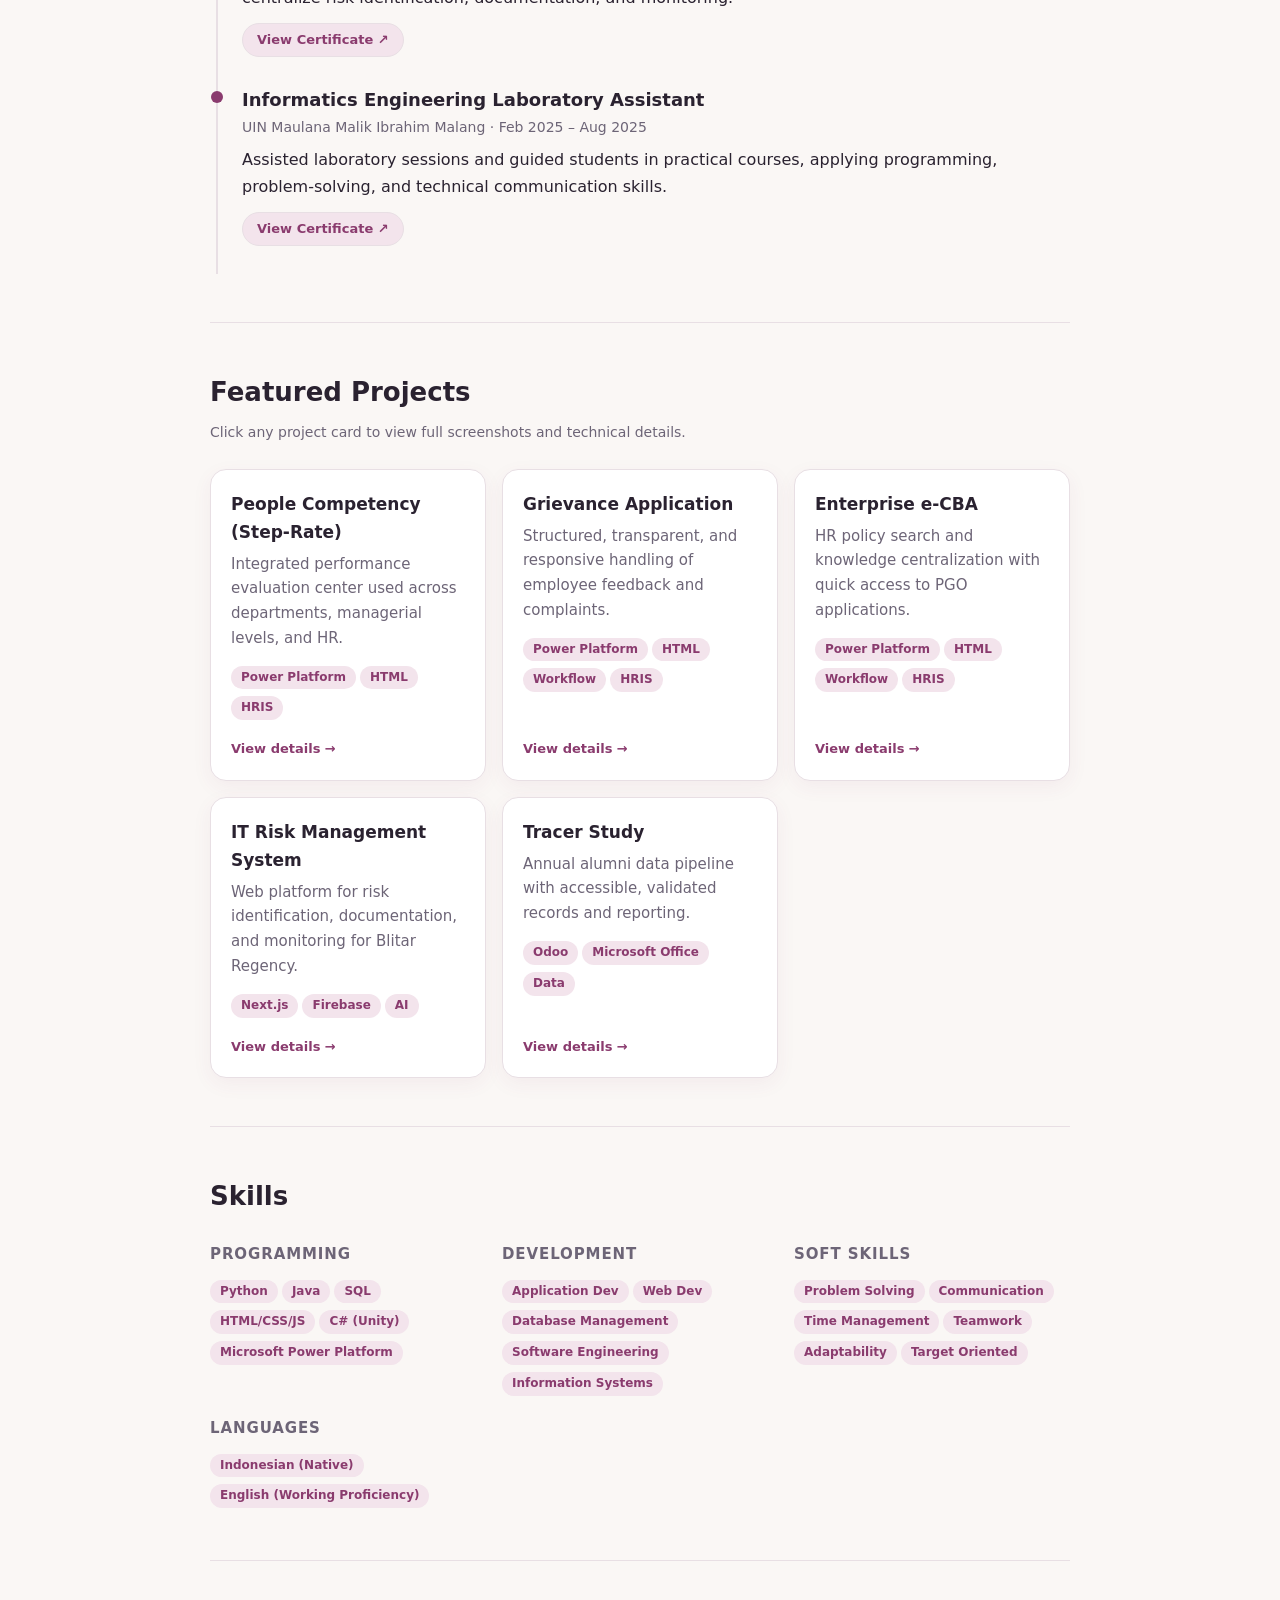
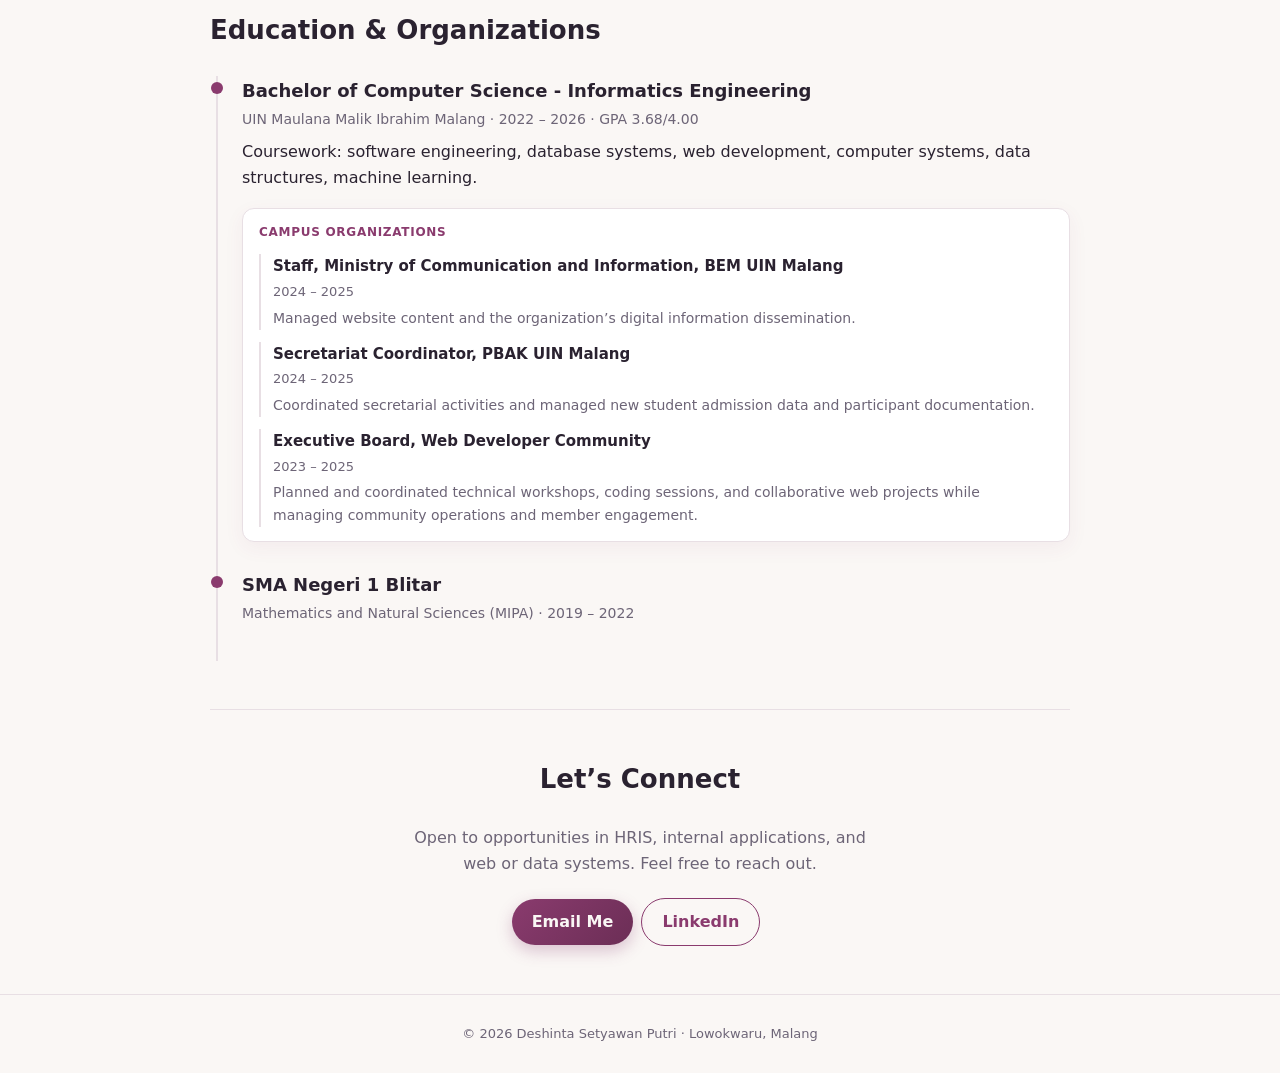
==== commit 3af0f380: "Add files via upload" ====
--- a/index.html
+++ b/index.html
@@ -267,7 +267,7 @@
             ><span class="tag">Time Management</span
             ><span class="tag">Teamwork</span
             ><span class="tag">Adaptability</span
-            ><span class="tag">Result Oriented</span>
+            ><span class="tag">Target Oriented</span>
           </div>
           <div>
             <h3>Languages</h3>
--- a/style.css
+++ b/style.css
@@ -87,43 +87,36 @@
   justify-content: space-between;
   align-items: center;
   gap: 12px;
-  height: 56px;
+  min-height: 56px;
 }
 nav .logo {
   font-weight: 700;
   color: var(--text);
+  flex-shrink: 0;
 }
 nav ul {
   display: flex;
-  gap: 18px;
+  flex-wrap: wrap;
+  justify-content: flex-end;
+  align-items: center;
+  gap: 16px;
   list-style: none;
   margin: 0;
   padding: 0;
-  overflow-x: auto;
-  font-size: 14px;
+  overflow: visible;
+  font-size: 14px;
+}
+nav ul li {
+  display: flex;
+  align-items: center;
+  line-height: 1.2;
 }
 nav ul a {
   position: relative;
-  padding-bottom: 4px;
+  display: inline-block;
+  padding: 4px 0;
   color: var(--muted);
   white-space: nowrap;
-}
-nav ul a::after {
-  content: "";
-  position: absolute;
-  left: 0;
-  bottom: 0;
-  width: 0;
-  height: 2px;
-  background: var(--accent);
-  border-radius: 999px;
-  transition: width 0.22s ease;
-}
-nav ul a:hover {
-  color: var(--accent);
-}
-nav ul a:hover::after {
-  width: 100%;
 }
 .hero {
   display: grid;
@@ -180,7 +173,10 @@
   font-weight: 600;
   margin-right: 8px;
   box-shadow: 0 6px 16px color-mix(in srgb, var(--accent) 28%, transparent);
-  transition: transform 0.2s, box-shadow 0.2s, opacity 0.2s;
+  transition:
+    transform 0.2s,
+    box-shadow 0.2s,
+    opacity 0.2s;
 }
 .btn:hover {
   transform: translateY(-2px);
@@ -219,7 +215,10 @@
   padding: 16px;
   text-align: center;
   box-shadow: 0 6px 20px color-mix(in srgb, var(--accent) 6%, transparent);
-  transition: transform 0.2s, border-color 0.2s, box-shadow 0.2s;
+  transition:
+    transform 0.2s,
+    border-color 0.2s,
+    box-shadow 0.2s;
 }
 .stat:hover {
   transform: translateY(-2px);
@@ -445,7 +444,10 @@
   border-radius: 14px;
   overflow: hidden;
   box-shadow: 0 6px 20px color-mix(in srgb, var(--accent) 6%, transparent);
-  transition: transform 0.2s, border-color 0.2s, box-shadow 0.2s;
+  transition:
+    transform 0.2s,
+    border-color 0.2s,
+    box-shadow 0.2s;
 }
 .gallery figure:hover {
   border-color: var(--accent);
@@ -486,4 +488,4 @@
 .cert-btn:hover {
   transform: translateY(-1px);
   border-color: var(--accent);
-}+}
